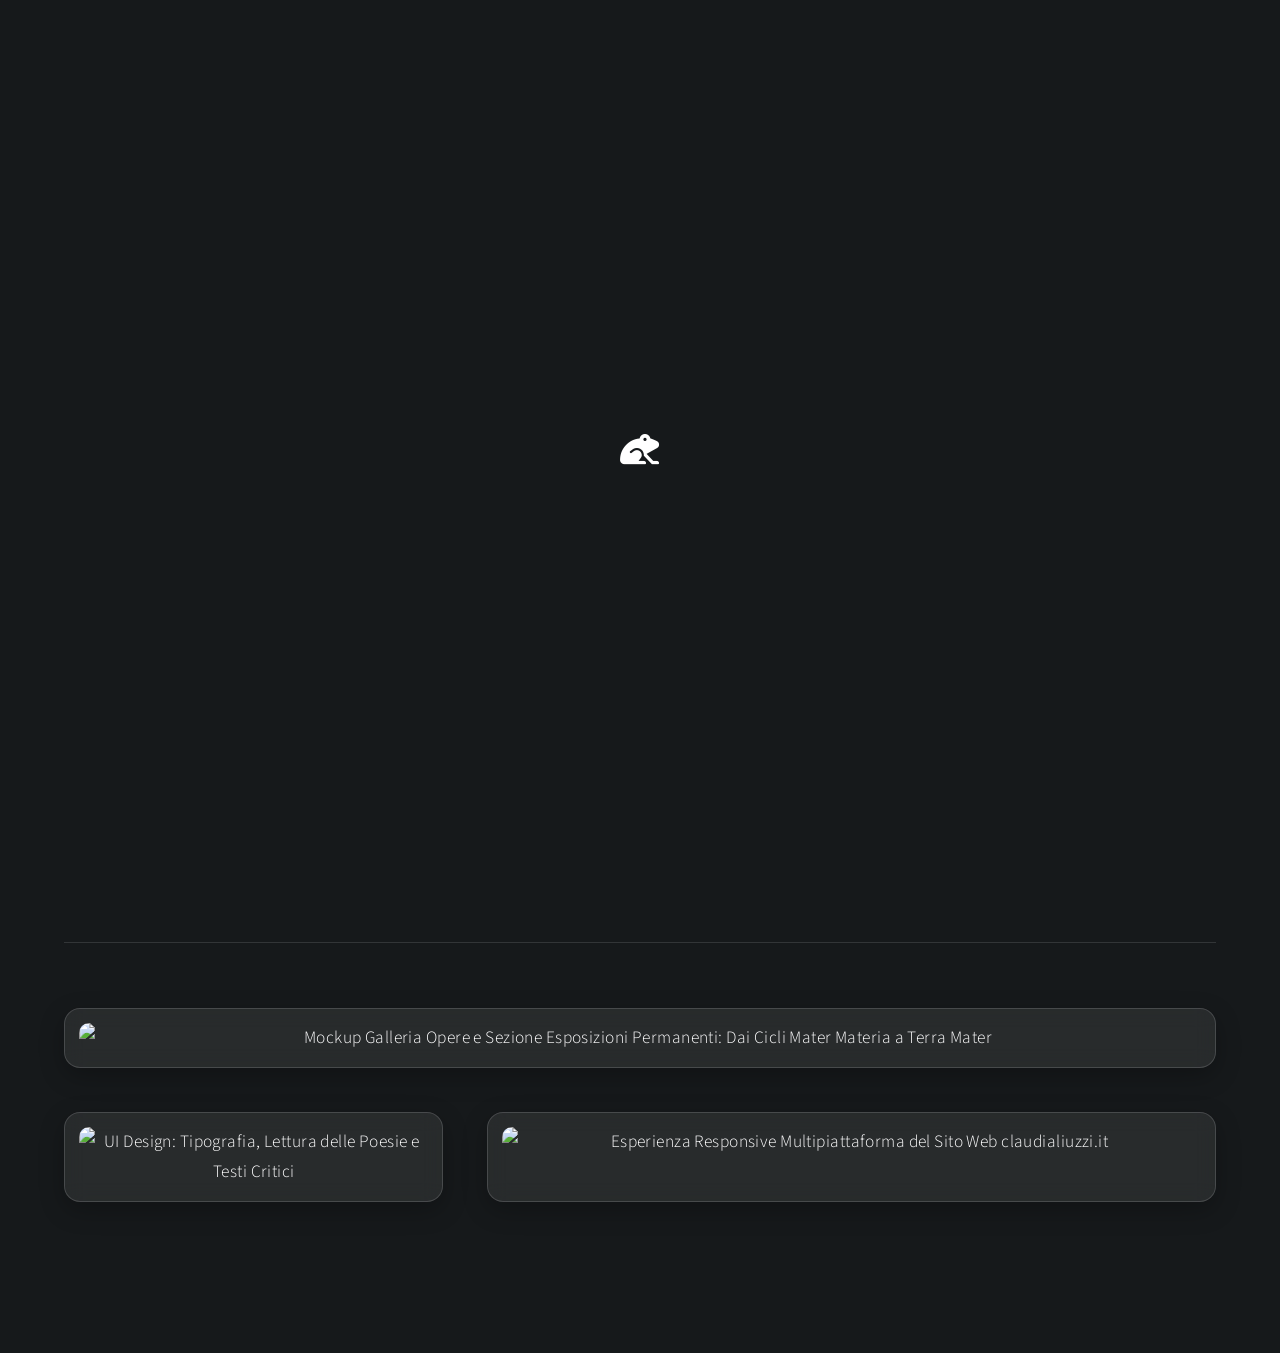
==== projects/projectclaudialiuzzi.html @ a82ef4a1 "claudia" ====
<!DOCTYPE HTML>
<html lang="it">
    <head>
        <title>Claudia Liuzzi — Web Design &amp; Digital Portfolio | Daniele Maiellaro</title>
        <meta charset="utf-8" />
        <meta name="viewport" content="width=device-width, initial-scale=1, user-scalable=no" />
        <link rel="stylesheet" href="../assets/css/main.css" />
        <link rel="stylesheet" href="../assets/css/project.css" />
        <noscript><link rel="stylesheet" href="../assets/css/noscript.css" /></noscript>
    </head>
    <body class="is-preload">

        <!-- Header Navigazione -->
        <header id="header">
            <h1><a href="../index.html">Daniele Maiellaro</a></h1>
        </header>

        <!-- Main Container Progetto -->
        <main id="project-detail" class="main style3 dark">
            <div class="content">

                <!-- Intestazione Progetto -->
                <header class="project-header">
                    <span class="project-category">Web Design &amp; Digital Identity — 2023</span>
                    <h2>CLAUDIA LIUZZI</h2>
                    <p class="project-lead">
                        Progettazione e sviluppo del sito web ufficiale per Claudia Liuzzi — pittrice, attrice e poetessa pugliese. Un'architettura digitale essenziale e raffinata, pensata per valorizzare la matericità delle sue tele create con sabbie e terre dal mondo, intrecciando armonicamente percorso biografico, testi critici, versi poetici e catalogo delle esposizioni in un'esperienza visiva fluida e contemplativa.
                    </p>
                </header>

                <!-- Hero Image Principale -->
                <div class="project-hero">
                    <img src="../images/projects/claudialiuzzi/hero.jpg" alt="Claudia Liuzzi — Showcase del Sito Web e Panoramica Portfolio" />
                </div>

                <!-- Composizione Asimmetrica della Galleria -->
                <section class="project-gallery-asymmetric">

                    <!-- Rigo 1: Asimmetria 2/3 (Grande) + 1/3 (Stretto) -->
                    <div class="gallery-row row-2-1">
                        <div class="gallery-item item-main">
                            <img src="../images/projects/claudialiuzzi/detail-01.jpg" alt="Layout Desktop della Homepage: Tipografia Editoriale e Focus sulle Opere" />
                        </div>
                        <div class="gallery-item item-side">
                            <img src="../images/projects/claudialiuzzi/detail-02.jpg" alt="Dettaglio Mobile: Navigazione Menu Minimal e Sezione Biografica" />
                        </div>
                    </div>

                    <!-- Breakpoint Testuale / Insight del Progetto -->
                    <div class="project-insight">
                        <p>«La poesia è fonte di nutrimento spirituale e i segni di essa sono depositati nei lavori pittorici quale legame indissolubile tra ineffabilità e materia.»</p>
                    </div>

                    <!-- Rigo 2: Full Width Impact -->
                    <div class="gallery-row row-full">
                        <div class="gallery-item">
                            <img src="../images/projects/claudialiuzzi/detail-03.jpg" alt="Mockup Galleria Opere e Sezione Esposizioni Permanenti: Dai Cicli Mater Materia a Terra Mater" />
                        </div>
                    </div>

                    <!-- Rigo 3: Asimmetria Invertita 1/3 + 2/3 -->
                    <div class="gallery-row row-1-2">
                        <div class="gallery-item item-side">
                            <img src="../images/projects/claudialiuzzi/detail-04.jpg" alt="UI Design: Tipografia, Lettura delle Poesie e Testi Critici" />
                        </div>
                        <div class="gallery-item item-main">
                            <img src="../images/projects/claudialiuzzi/detail-05.jpg" alt="Esperienza Responsive Multipiattaforma del Sito Web claudialiuzzi.it" />
                        </div>
                    </div>

                </section>

                <!-- Navigazione Tra i Progetti -->
                <footer class="project-footer-nav">
                    <a href="projectlaquercia.html" class="btn-circle prev" title="Progetto Preced
---- assets/css/project.css ----
/* ==========================================================================
   PAGE SINGLE PROJECT — LAYOUT FOCUS DINAMICO & FROSTED GLASS
   ========================================================================== */

/* Spaziatura e struttura della pagina */
#project-detail {
    background-color: #16191b;
    padding-top: 5em;
    padding-bottom: 5em;
}

#project-detail .content {
    max-width: 1200px;
    margin: 0 auto;
    width: 90%;
}

/* Intestazione del progetto */
.project-header {
    text-align: center;
    max-width: 800px;
    margin: 0 auto 3em auto;
}

.project-category {
    display: inline-block;
    font-size: 0.85em;
    font-weight: 600;
    text-transform: uppercase;
    letter-spacing: 0.15em;
    color: rgba(255, 255, 255, 0.6);
    margin-bottom: 0.6em;
}

.project-header h2 {
    font-size: 3em !important;
    font-weight: 300 !important;
    color: #ffffff !important;
    margin-bottom: 0.4em !important;
    text-shadow: 0 2px 8px rgba(0, 0, 0, 0.5) !important;
}

.project-lead {
    font-size: 1.25em !important;
    line-height: 1.6em !important;
    color: rgba(255, 255, 255, 0.85) !important;
    margin: 0 auto;
}

/* Hero Box e Immagine Principale */
.project-hero,
.project-hero-box {
    background: rgba(255, 255, 255, 0.08) !important;
    backdrop-filter: blur(12px) !important;
    -webkit-backdrop-filter: blur(12px) !important;
    border: 1px solid rgba(255, 255, 255, 0.18) !important;
    border-radius: 16px !important;
    padding: 0.8em !important;
    margin-bottom: 2.5em !important;
    box-shadow: 0 8px 32px rgba(0, 0, 0, 0.35) !important;
    overflow: hidden;
}

.project-hero img,
.project-hero-img {
    width: 100%;
    height: auto;
    display: block;
    border-radius: 10px;
    object-fit: cover;
}

/* Scheda Info Dettagli Progetto (3 colonne) */
.project-info-grid {
    display: grid;
    grid-template-columns: repeat(3, 1fr);
    gap: 1.5em;
    background: rgba(255, 255, 255, 0.08) !important;
    backdrop-filter: blur(12px) !important;
    -webkit-backdrop-filter: blur(12px) !important;
    border: 1px solid rgba(255, 255, 255, 0.18) !important;
    border-radius: 16px !important;
    padding: 2em !important;
    margin-bottom: 3em !important;
}

.info-item h3 {
    font-size: 0.85em !important;
    text-transform: uppercase;
    letter-spacing: 0.12em;
    color: rgba(255, 255, 255, 0.5) !important;
    margin-bottom: 0.4em !important;
}

.info-item p {
    font-size: 1.05em !important;
    font-weight: 400 !important;
    color: #ffffff !important;
    margin: 0 !important;
}

/* ==========================================================================
   GRIGLIA ASIMMETRICA (FOCUS DINAMICO / FLEX & GRID)
   ========================================================================== */

/* Struttura Flex a Righe Asimmetriche */
.project-gallery-asymmetric {
    display: flex;
    flex-direction: column;
    gap: 2.5em;
    margin-bottom: 3.5em;
}

.gallery-row {
    display: flex;
    gap: 2.5em;
    width: 100%;
}

.row-2-1 .item-main { flex: 2; }
.row-2-1 .item-side { flex: 1; }

.row-full .gallery-item { flex: 1; }

.row-1-2 .item-side { flex: 1; }
.row-1-2 .item-main { flex: 2; }

/* Griglia Asimmetrica CSS Grid a 12 Colonne (Versione Classica) */
.project-gallery-grid {
    display: grid;
    grid-template-columns: repeat(12, 1fr);
    gap: 1.5em;
    margin-bottom: 3em;
}

/* Base comune per le card della galleria in Frosted Glass */
.gallery-item {
    background: rgba(255, 255, 255, 0.08) !important;
    backdrop-filter: blur(10px) !important;
    -webkit-backdrop-filter: blur(10px) !important;
    border: 1px solid rgba(255, 255, 255, 0.15) !important;
    border-radius: 16px !important;
    padding: 0.8em !important;
    display: flex;
    flex-direction: column;
    justify-content: space-between;
    box-shadow: 0 8px 24px rgba(0, 0, 0, 0.25) !important;
    transition: transform 0.3s ease, background 0.3s ease, border-color 0.3s ease;
}

.gallery-item:hover {
    transform: translateY(-4px);
    background: rgba(255, 255, 255, 0.14) !important;
    border-color: rgba(255, 255, 255, 0.3) !important;
}

.gallery-item img {
    width: 100%;
    height: 100%;
    object-fit: cover;
    border-radius: 10px;
    display: block;
}

.gallery-item .caption {
    font-size: 0.85em;
    color: rgba(255, 255, 255, 0.75);
    margin-top: 0.8em;
    padding: 0 0.4em 0.2em 0.4em;
}

/* Dimensioni Asimmetriche della Griglia (Grid System) */
.item-large {
    grid-column: span 8; /* 2/3 della larghezza */
}

.item-tall {
    grid-column: span 4; /* 1/3 della larghezza */
}

.item-medium {
    grid-column: span 6; /* 1/2 della larghezza */
}

/* Citazione / Breakpoint Testuale Discreto */
.project-insight {
    text-align: center;
    padding: 2.5em 1em;
    font-style: italic;
    font-size: 1.25em;
    line-height: 1.6;
    color: rgba(255, 255, 255, 0.85);
    border-top: 1px solid rgba(255, 255, 255, 0.12);
    border-bottom: 1px solid rgba(255, 255, 255, 0.12);
    margin: 1em 0;
}

/* Navigazione Footer del Progetto */
.project-footer-nav {
    display: flex;
    justify-content: space-between;
    align-items: center;
    margin-top: 4em;
    padding-top: 2em;
    border-top: none;
}

/* ==========================================================================
   Navigazione Progetti Circolare (Stile Big Picture)
   ========================================================================== */

.project-footer-nav {
    display: flex;
    justify-content: space-between;
    align-items: center;
    max-width: 900px;
    margin: 4rem auto 2rem auto;
    padding: 0 1.5rem;
}

/* Base del pulsante circolare */
.btn-circle {
    display: inline-flex;
    align-items: center;
    justify-content: center;
    width: 60px;
    height: 60px;
    border-radius: 50%;
    border: 2px solid rgba(255, 255, 255, 0.4);
    background-color: transparent;
    color: #ffffff;
    text-decoration: none;
    position: relative;
    transition: all 0.25s ease-in-out;
    cursor: pointer;
}

/* Nasconde visivamente il testo per i lettori di schermo (accessibilità) */
.btn-circle .label {
    position: absolute;
    width: 1px;
    height: 1px;
    padding: 0;
    margin: -1px;
    overflow: hidden;
    clip: rect(0, 0, 0, 0);
    white-space: nowrap;
    border: 0;
}

/* Disegno dei chevron (frecce) con bordo CSS */
.btn-circle::before {
    content: '';
    display: inline-block;
    width: 12px;
    height: 12px;
    border-top: 2.5px solid #ffffff;
    border-right: 2.5px solid #ffffff;
    transition: transform 0.2s ease-in-out;
}

/* Freccia Sinistra (Precedente) */
.btn-circle.prev::before {
    transform: rotate(-135deg);
    margin-left: 4px; /* compensa il bilanciamento visivo */
}

/* Freccia Destra (Successivo) */
.btn-circle.next::before {
    transform: rotate(45deg);
    margin-right: 4px;
}

/* Icona centrale a griglia per tornare all'index (facoltativa) */
.btn-circle.grid::before {
    width: 10px;
    height: 10px;
    border: 2.5px solid #ffffff;
    transform: none;
    margin: 0;
}

/* Effetto Hover (ispirato al tema originale) */
.btn-circle:hover {
    border-color: #ffffff;
    background-color: rgba(255, 255, 255, 0.12);
    transform: translateY(-2px);
    box-shadow: 0 4px 15px rgba(0, 0, 0, 0.25);
}

.btn-circle.prev:hover::before {
    transform: rotate(-135deg) translate(2px, -2px);
}

.btn-circle.next:hover::before {
    transform: rotate(45deg) translate(2px, -2px);
}

.btn-circle:active {
    transform: translateY(0);
}

/* ==========================================================================
   RESPONSIVE MOBILE BREAKPOINTS
   ========================================================================== */

@media screen and (max-width: 980px) {
    .gallery-row {
        flex-direction: column;
        gap: 1.5em;
    }

    .project-gallery-grid {
        grid-template-columns: 1fr;
    }

    .item-large,
    .item-tall,
    .item-medium {
        grid-column: span 1;
    }

    .project-info-grid {
        grid-template-columns: 1fr;
        gap: 1.2em;
    }
}

@media screen and (max-width: 736px) {
    #project-detail {
        padding-top: 3.5em;
        padding-bottom: 3.5em;
    }

    .project-header h2 {
        font-size: 2.1em !important;
    }

    .project-lead {
        font-size: 1.1em !important;
    }

    .project-footer-nav {
        flex-direction: column;
        gap: 1em;
    }

    .project-footer-nav .button {
        width: 100%;
        text-align: center;
    }
}
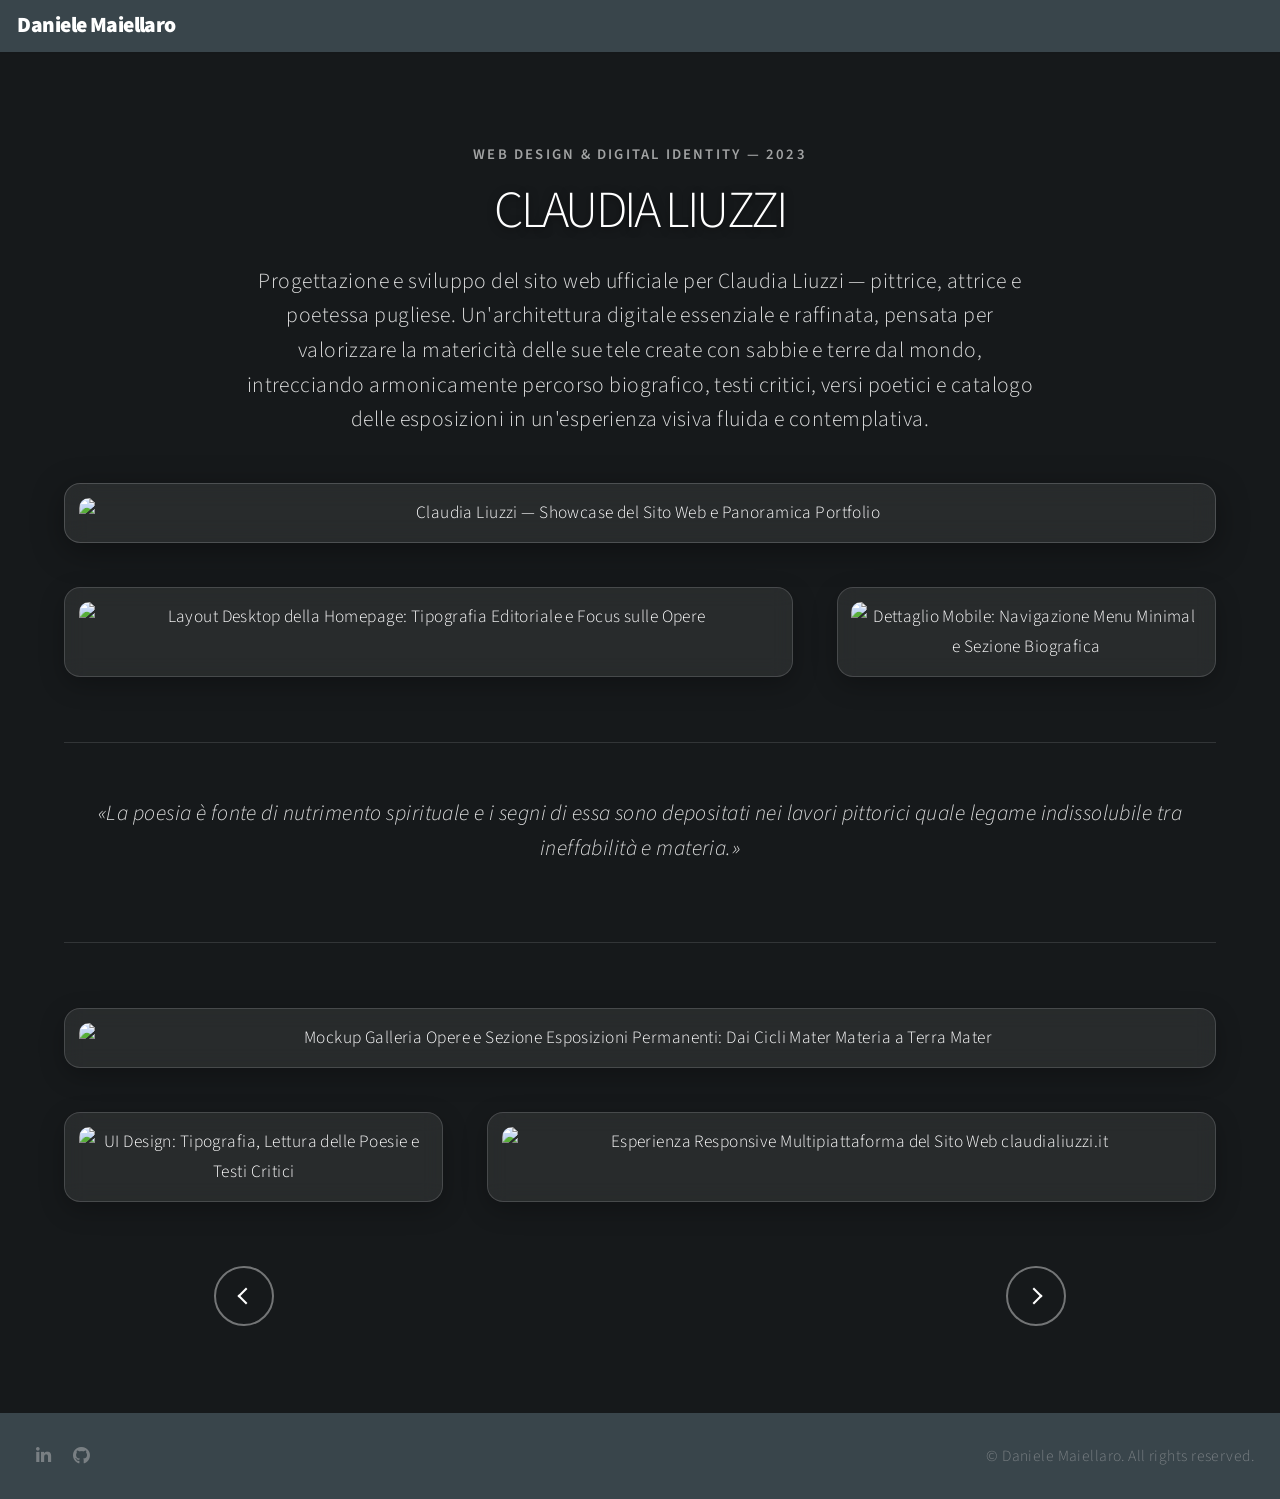
==== commit d46d2b47: "claudia" ====
--- a/projects/projectclaudialiuzzi.html
+++ b/projects/projectclaudialiuzzi.html
@@ -72,4 +72,37 @@
 
                 <!-- Navigazione Tra i Progetti -->
                 <footer class="project-footer-nav">
-                    <a href="projectlaquercia.html" class="btn-circle prev" title="Progetto Preced+                    <a href="projectlaquercia.html" class="btn-circle prev" title="Progetto Precedente">
+                        <span class="label">Precedente</span>
+                    </a>
+
+                    <a href="projectmareterre.html" class="btn-circle next" title="Progetto Successivo">
+                        <span class="label">Successivo</span>
+                    </a>
+                </footer>
+
+            </div>
+        </main>
+
+        <!-- Footer del sito -->
+        <footer id="footer">
+            <ul class="icons">
+                <li><a href="https://www.linkedin.com/in/danielemaiellaro/" target="_blank" class="icon brands fa-linkedin-in"><span class="label">LinkedIn</span></a></li>
+                <li><a href="https://github.com/vdanielem" target="_blank" class="icon brands fa-github"><span class="label">GitHub</span></a></li>
+            </ul>
+            <ul class="menu">
+                <li>&copy; Daniele Maiellaro. All rights reserved.</li>
+            </ul>
+        </footer>
+
+        <!-- Scripts -->
+        <script src="../assets/js/jquery.min.js"></script>
+        <script src="../assets/js/jquery.poptrox.min.js"></script>
+        <script src="../assets/js/jquery.scrolly.min.js"></script>
+        <script src="../assets/js/jquery.scrollex.min.js"></script>
+        <script src="../assets/js/browser.min.js"></script>
+        <script src="../assets/js/breakpoints.min.js"></script>
+        <script src="../assets/js/util.js"></script>
+        <script src="../assets/js/main.js"></script>
+    </body>
+</html>
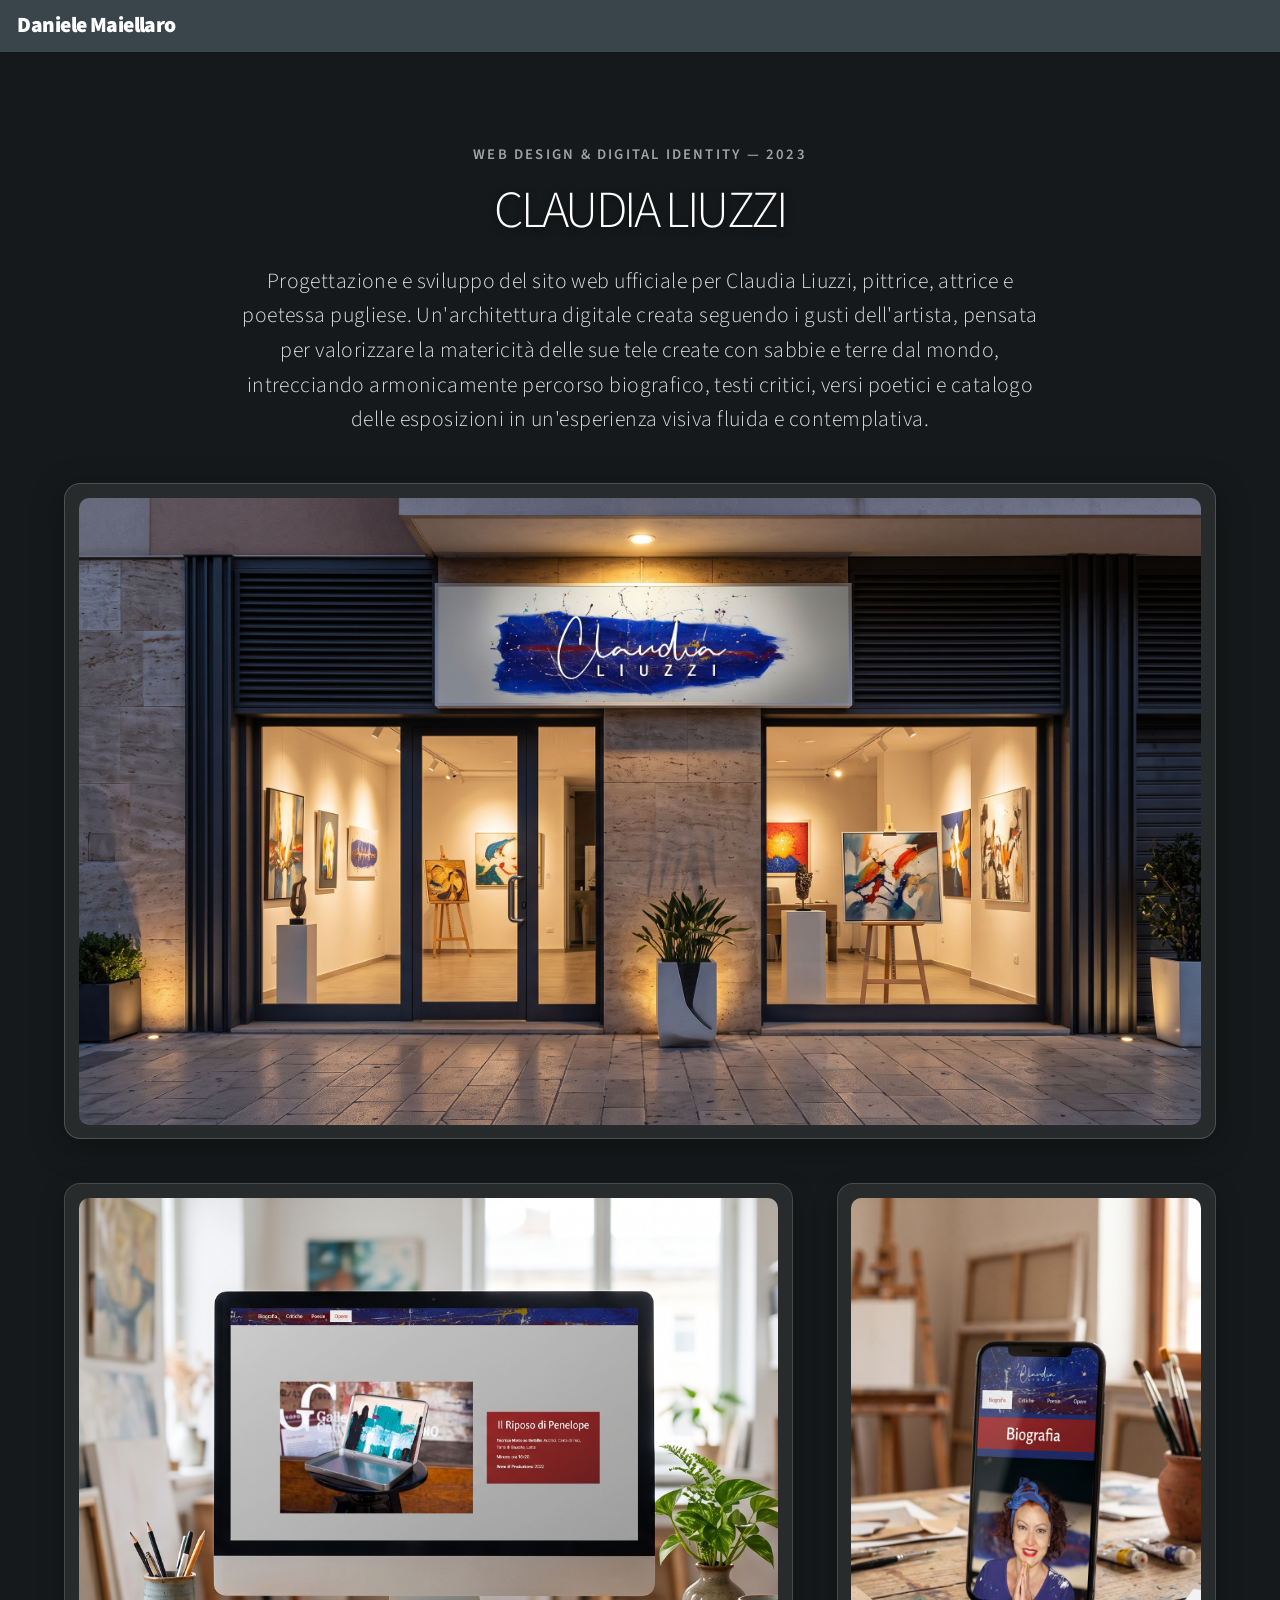
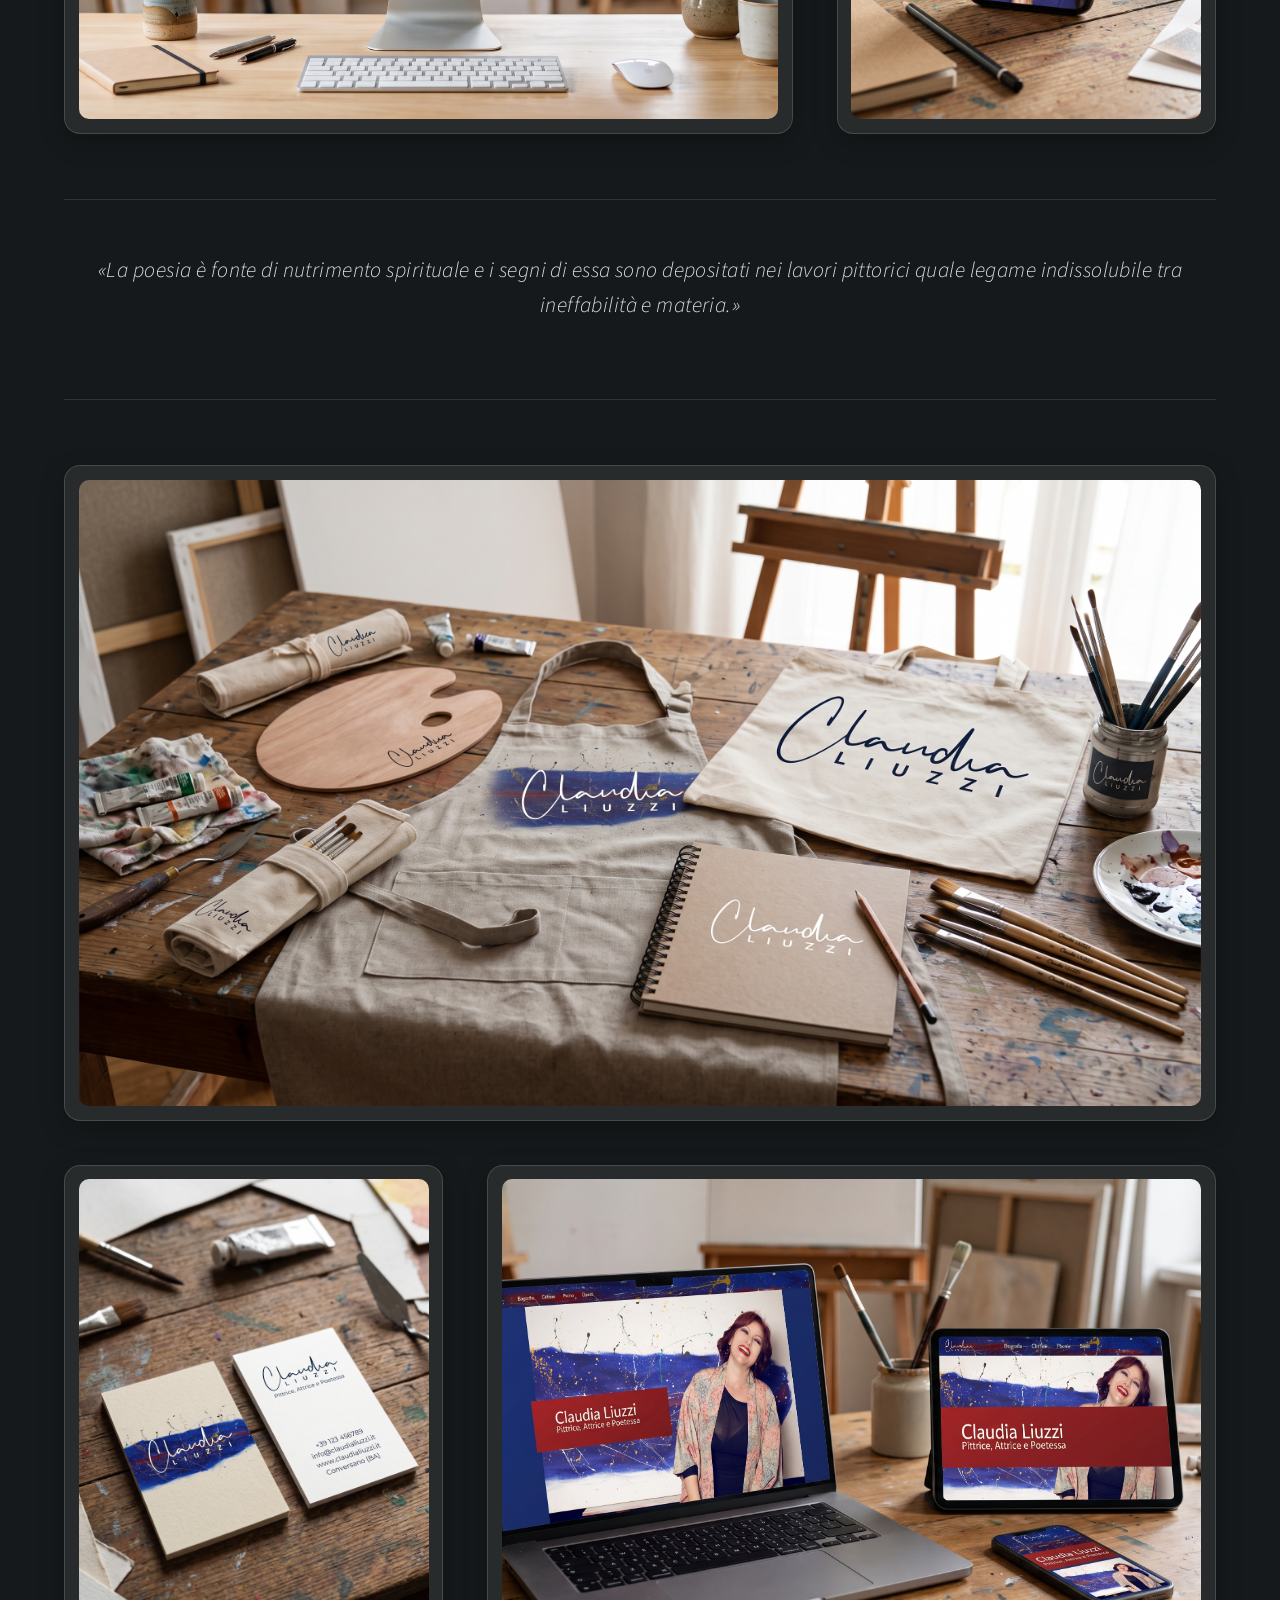
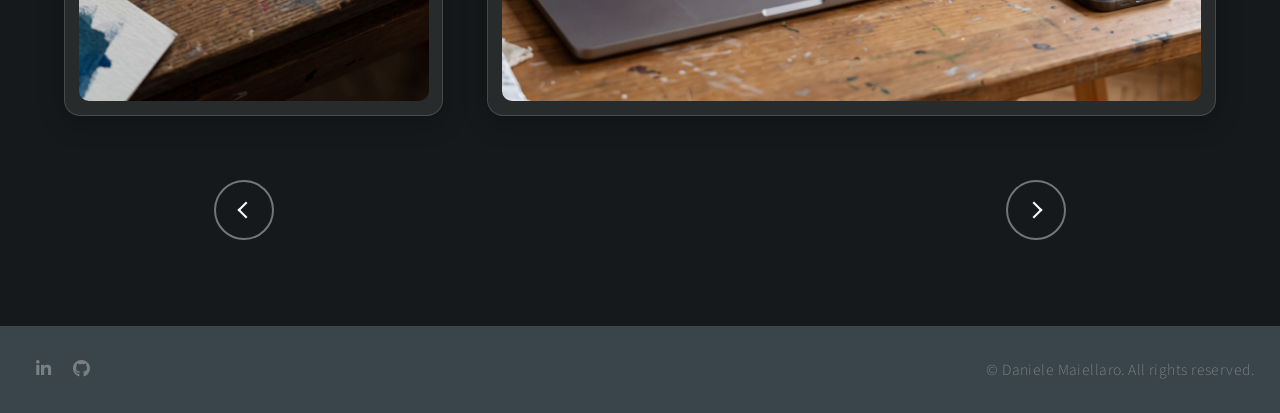
==== commit e502e649: "claudia" ====
--- a/projects/projectclaudialiuzzi.html
+++ b/projects/projectclaudialiuzzi.html
@@ -24,7 +24,7 @@
                     <span class="project-category">Web Design &amp; Digital Identity — 2023</span>
                     <h2>CLAUDIA LIUZZI</h2>
                     <p class="project-lead">
-                        Progettazione e sviluppo del sito web ufficiale per Claudia Liuzzi — pittrice, attrice e poetessa pugliese. Un'architettura digitale essenziale e raffinata, pensata per valorizzare la matericità delle sue tele create con sabbie e terre dal mondo, intrecciando armonicamente percorso biografico, testi critici, versi poetici e catalogo delle esposizioni in un'esperienza visiva fluida e contemplativa.
+                        Progettazione e sviluppo del sito web ufficiale per Claudia Liuzzi, pittrice, attrice e poetessa pugliese. Un'architettura digitale creata seguendo i gusti dell'artista, pensata per valorizzare la matericità delle sue tele create con sabbie e terre dal mondo, intrecciando armonicamente percorso biografico, testi critici, versi poetici e catalogo delle esposizioni in un'esperienza visiva fluida e contemplativa.
                     </p>
                 </header>
 
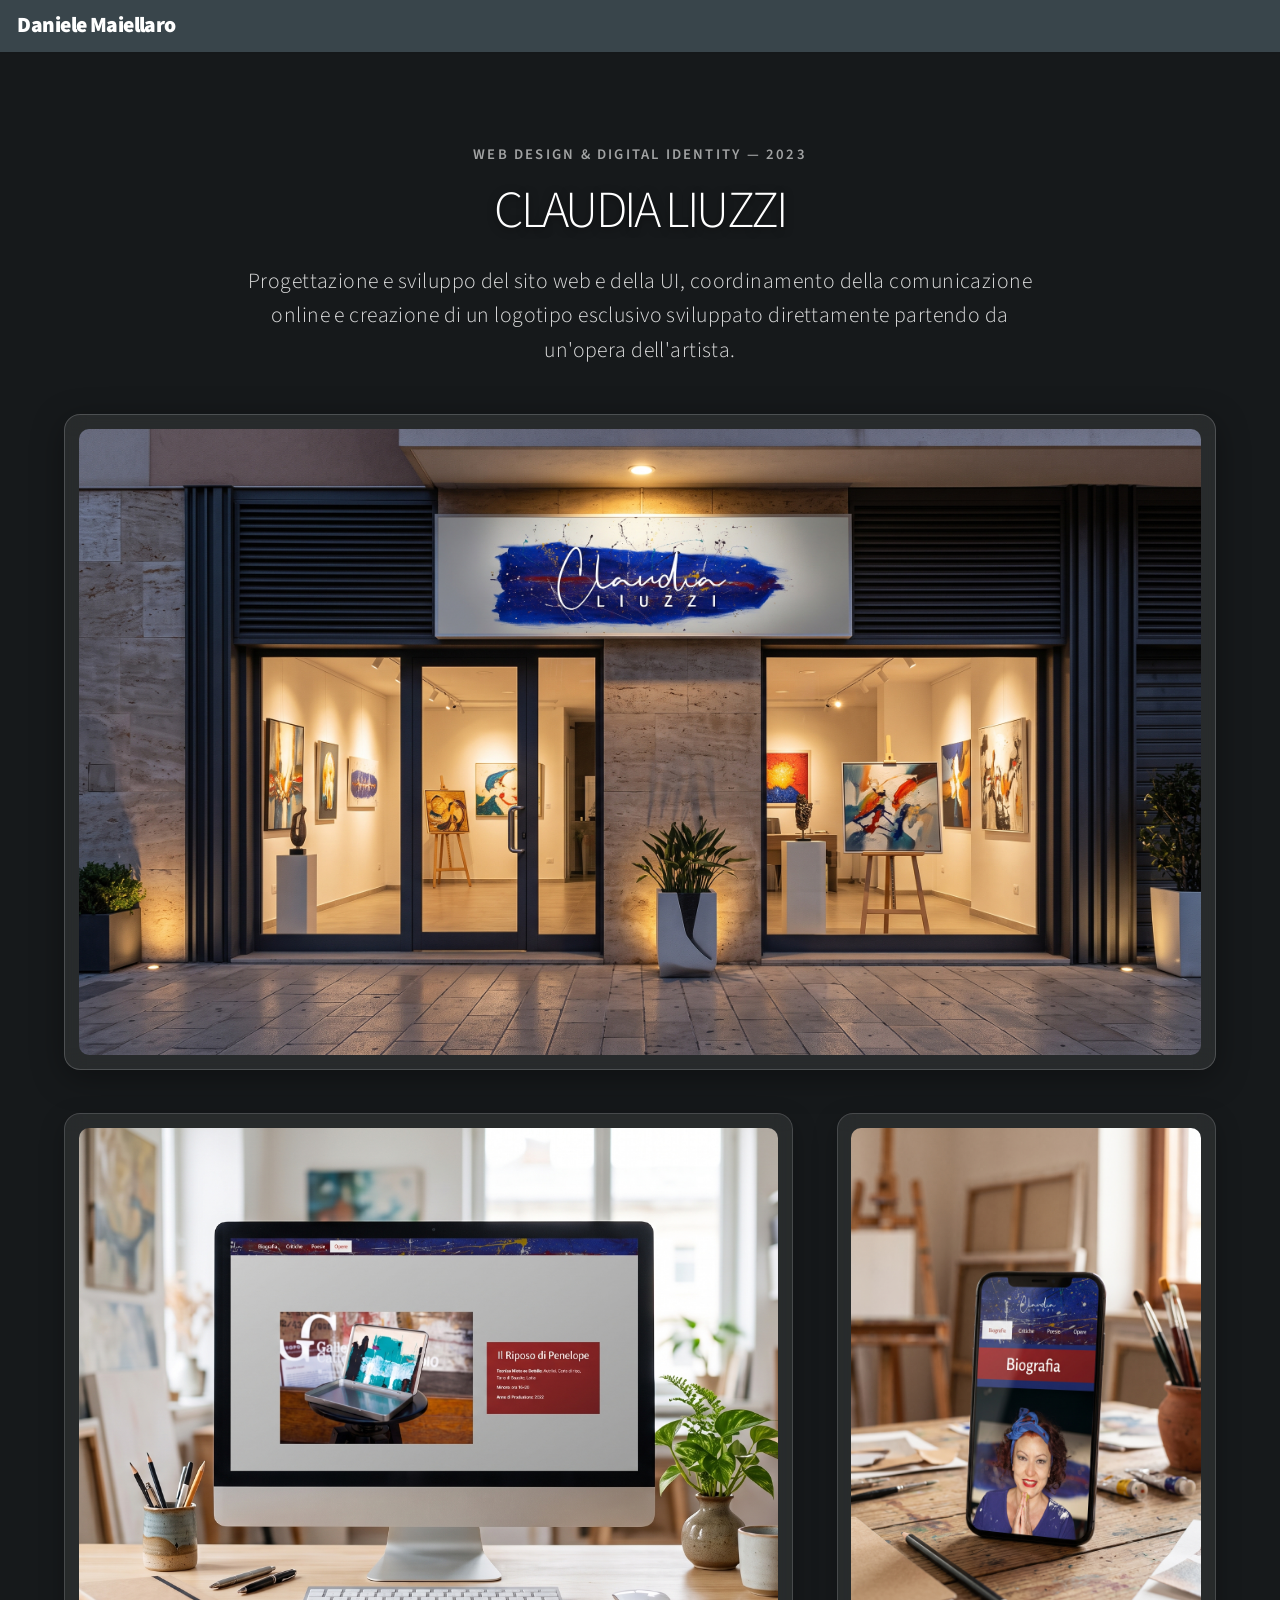
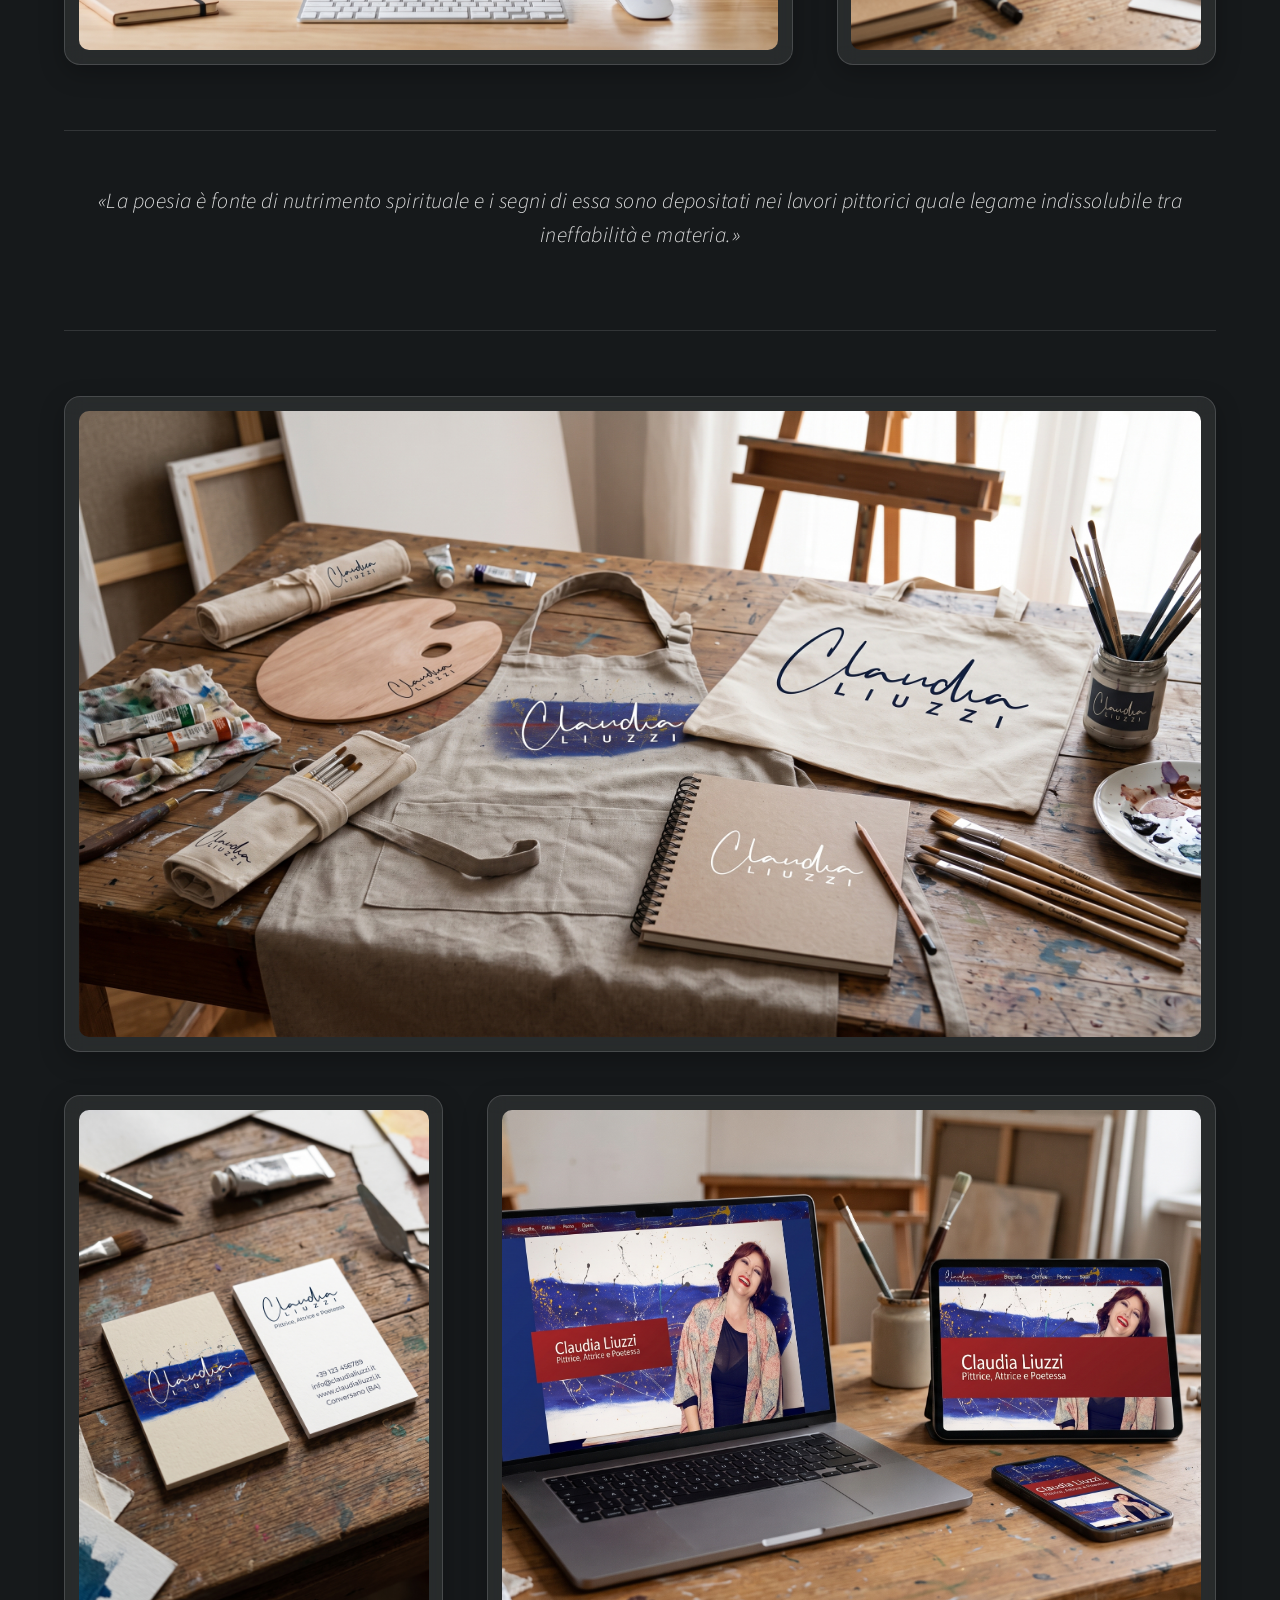
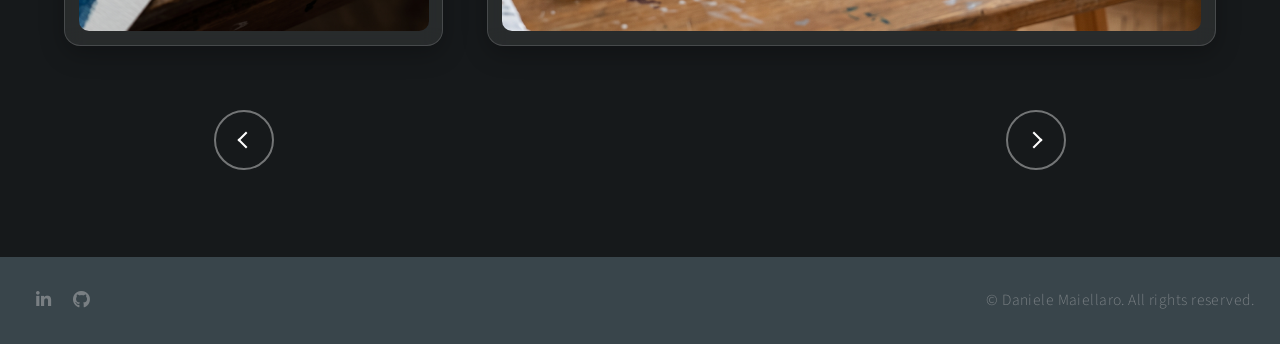
==== commit e366e28a: "claudia" ====
--- a/projects/projectclaudialiuzzi.html
+++ b/projects/projectclaudialiuzzi.html
@@ -24,7 +24,7 @@
                     <span class="project-category">Web Design &amp; Digital Identity — 2023</span>
                     <h2>CLAUDIA LIUZZI</h2>
                     <p class="project-lead">
-                        Progettazione e sviluppo del sito web ufficiale per Claudia Liuzzi, pittrice, attrice e poetessa pugliese. Un'architettura digitale creata seguendo i gusti dell'artista, pensata per valorizzare la matericità delle sue tele create con sabbie e terre dal mondo, intrecciando armonicamente percorso biografico, testi critici, versi poetici e catalogo delle esposizioni in un'esperienza visiva fluida e contemplativa.
+                        Progettazione e sviluppo del sito web e della UI, coordinamento della comunicazione online e creazione di un logotipo esclusivo sviluppato direttamente partendo da un'opera dell'artista.
                     </p>
                 </header>
 
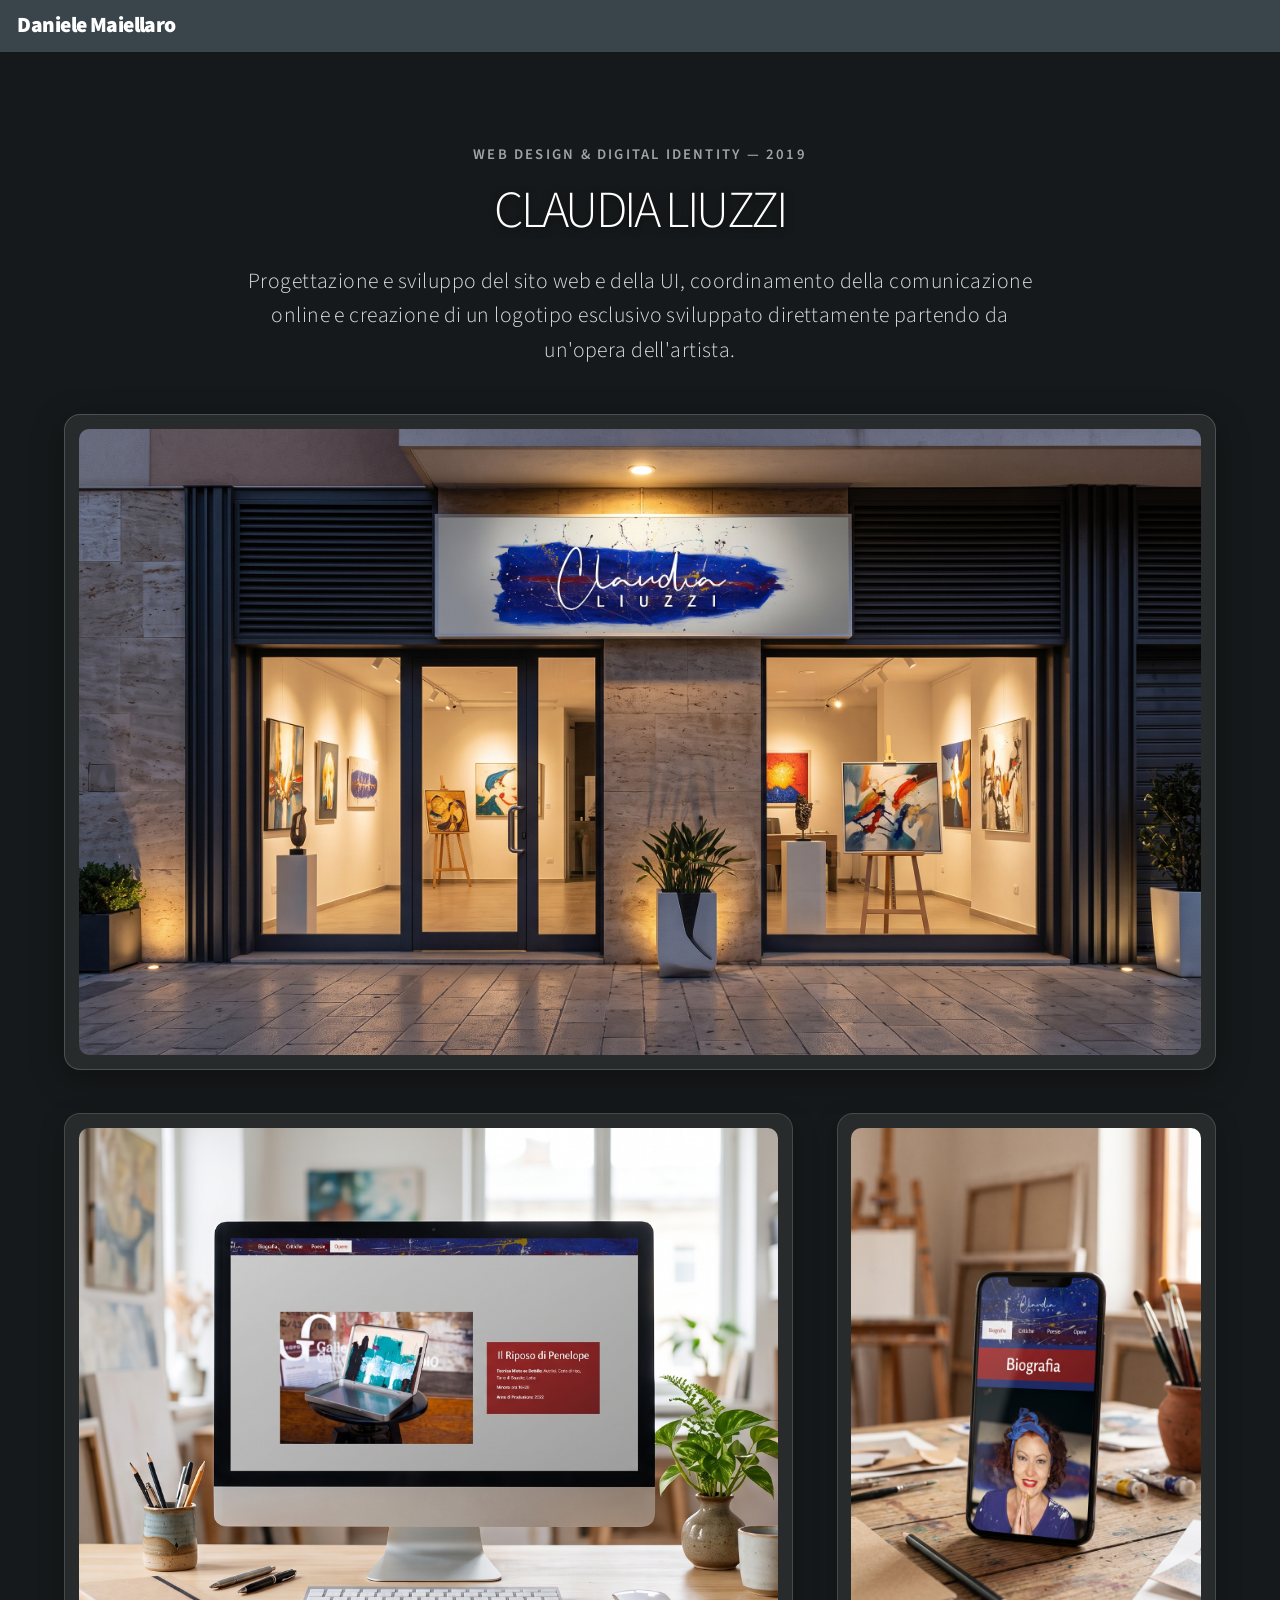
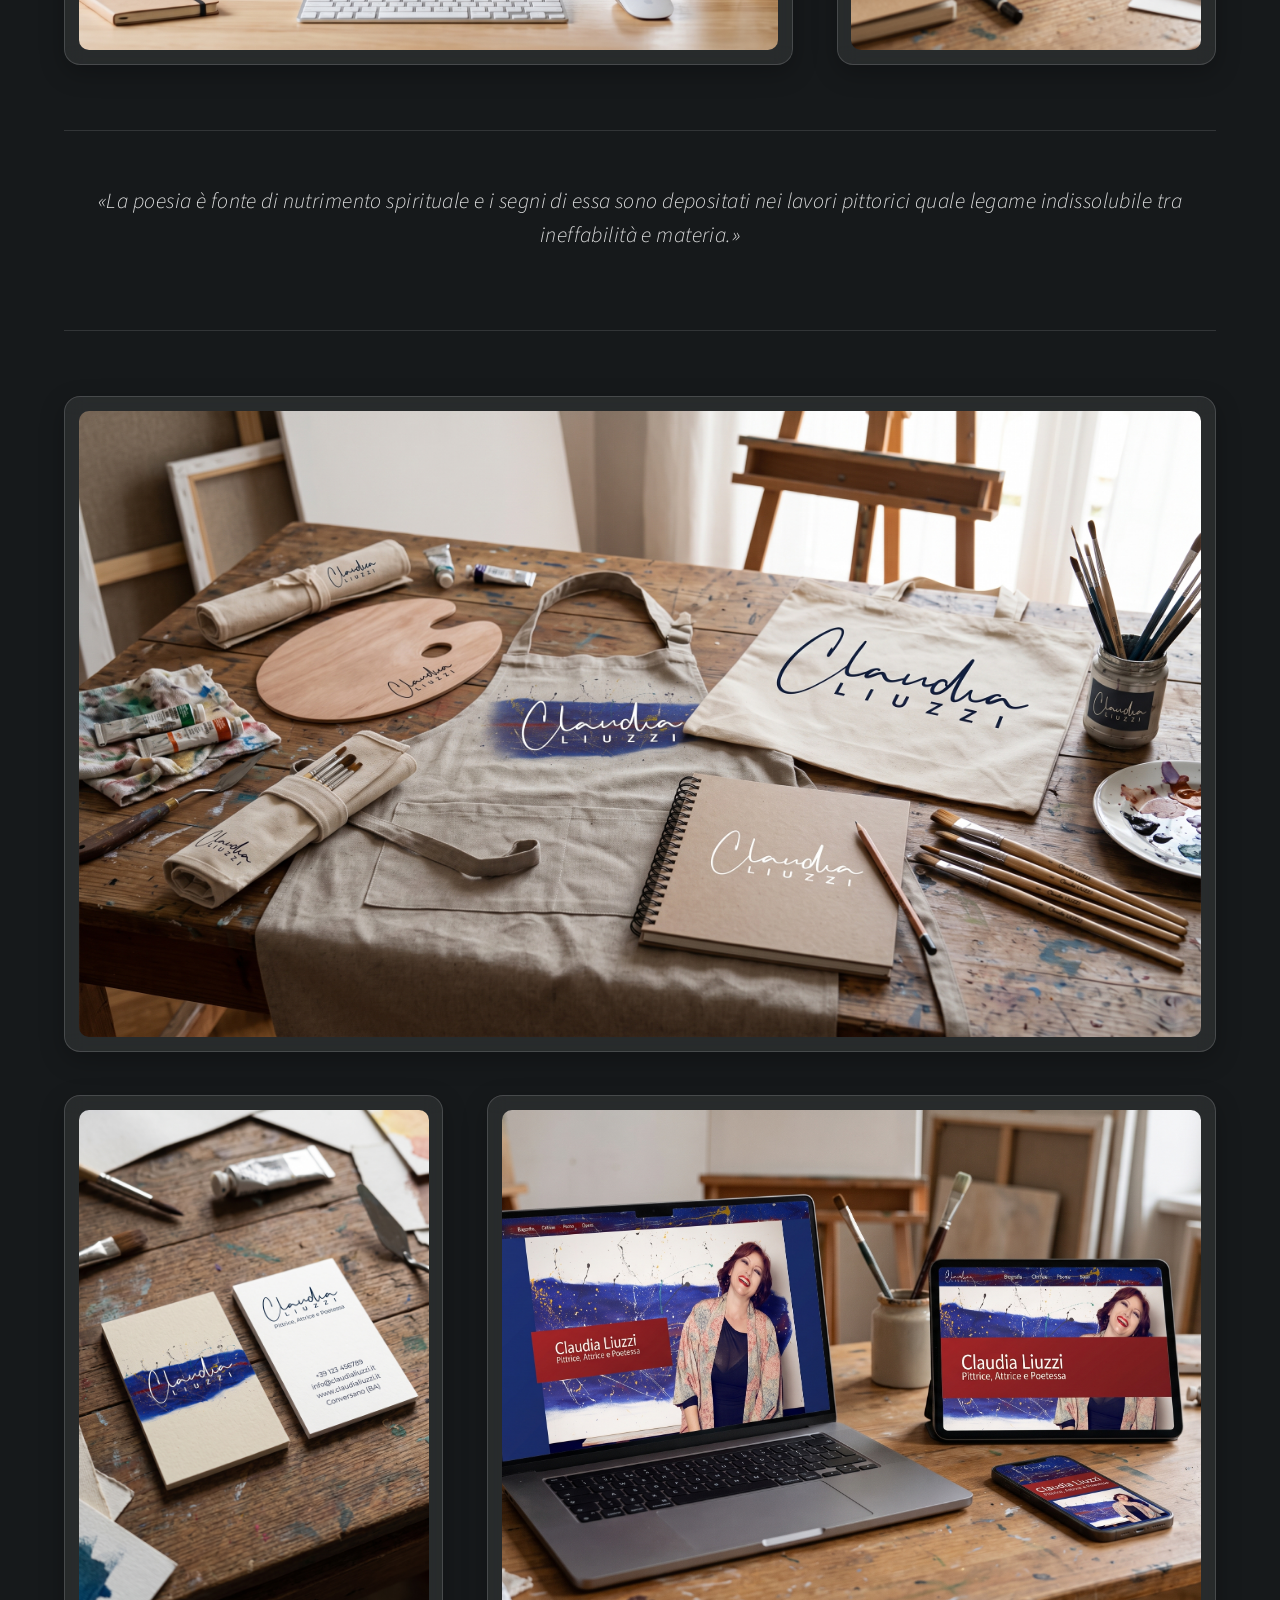
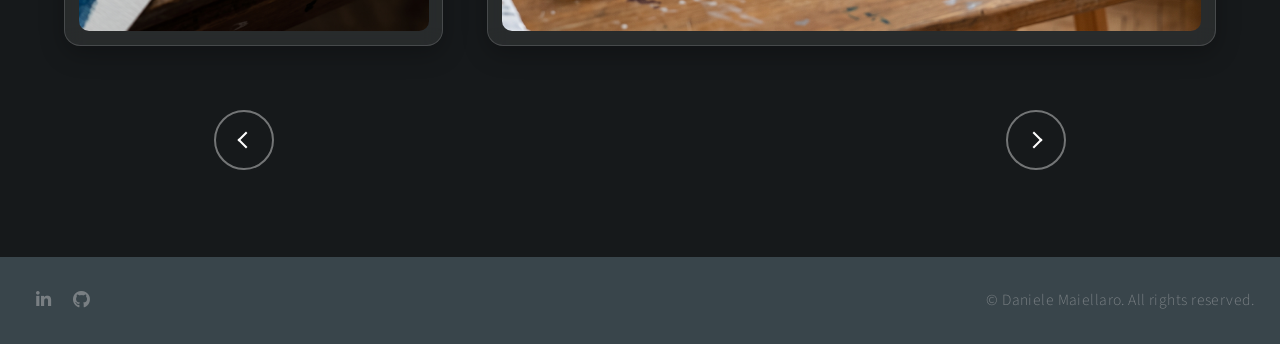
==== commit fc6fbfef: "claudia" ====
--- a/projects/projectclaudialiuzzi.html
+++ b/projects/projectclaudialiuzzi.html
@@ -21,7 +21,7 @@
 
                 <!-- Intestazione Progetto -->
                 <header class="project-header">
-                    <span class="project-category">Web Design &amp; Digital Identity — 2023</span>
+                    <span class="project-category">Web Design &amp; Digital Identity — 2019</span>
                     <h2>CLAUDIA LIUZZI</h2>
                     <p class="project-lead">
                         Progettazione e sviluppo del sito web e della UI, coordinamento della comunicazione online e creazione di un logotipo esclusivo sviluppato direttamente partendo da un'opera dell'artista.
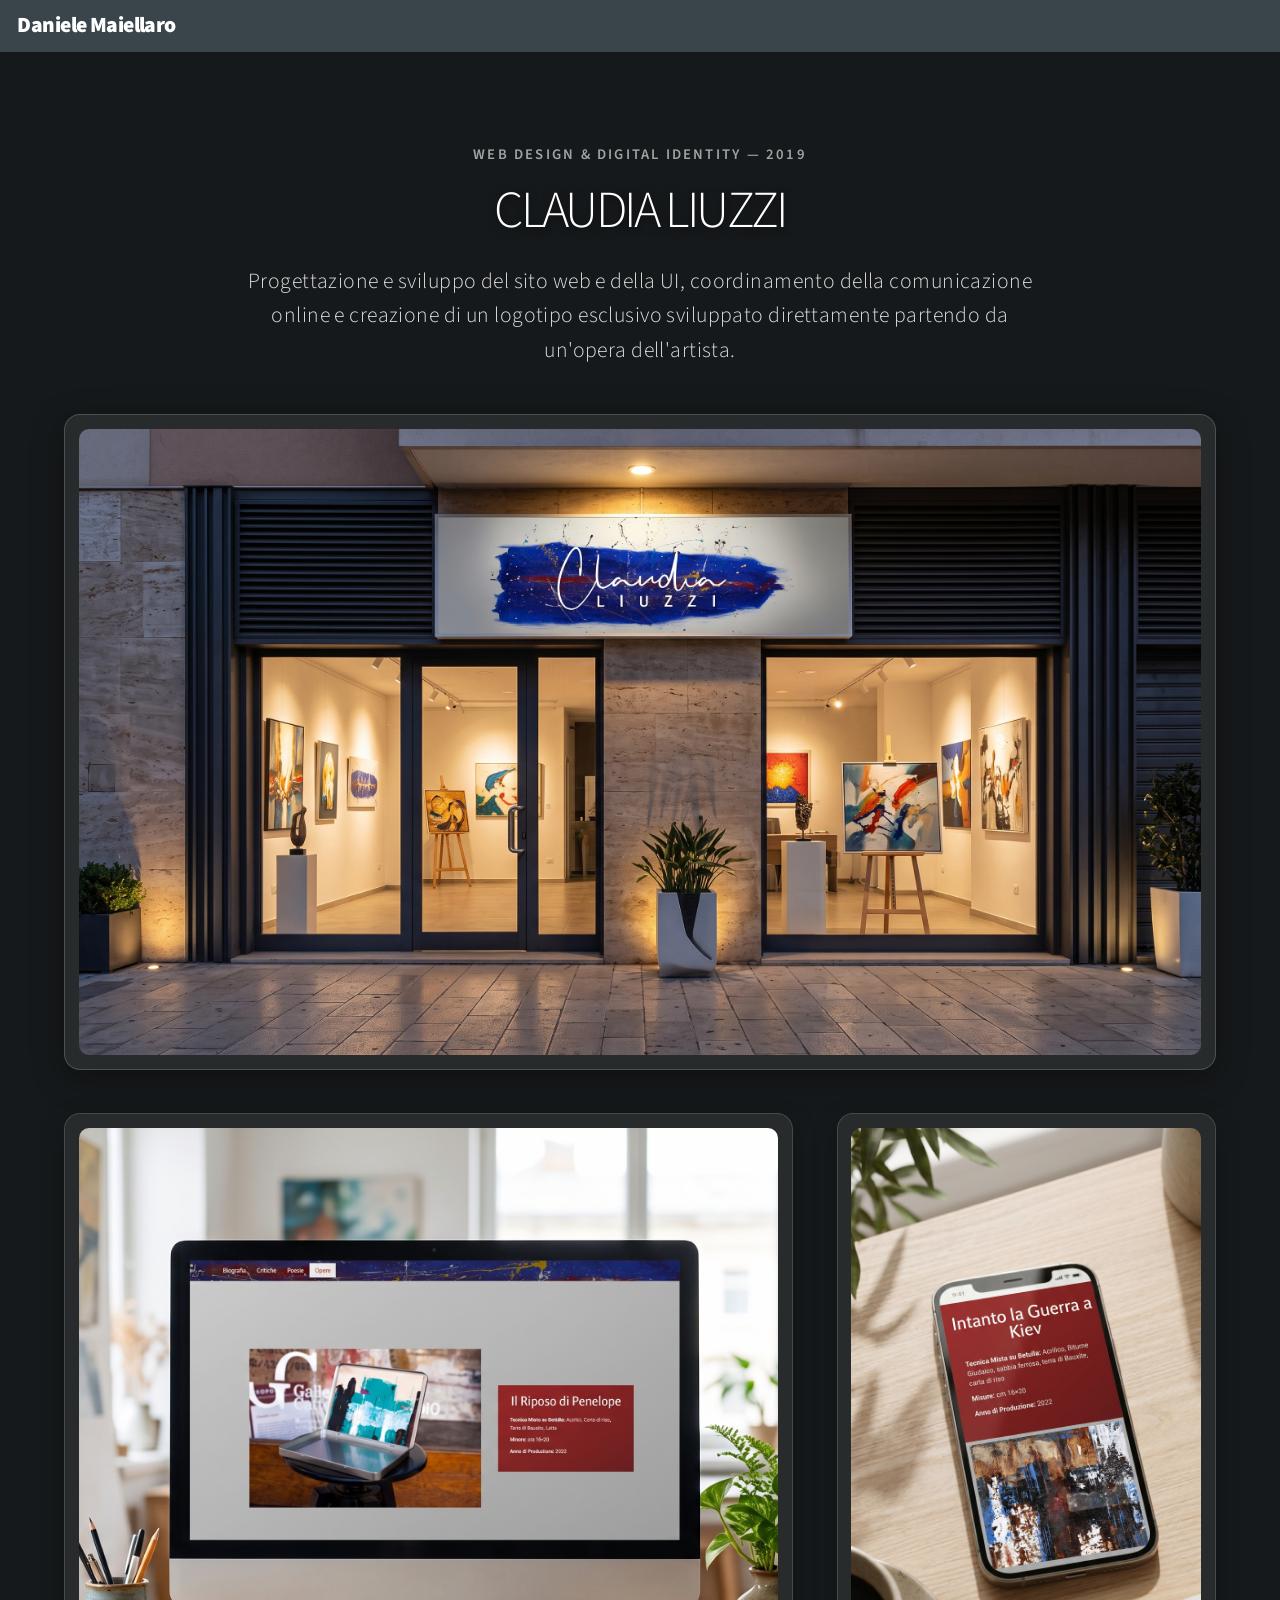
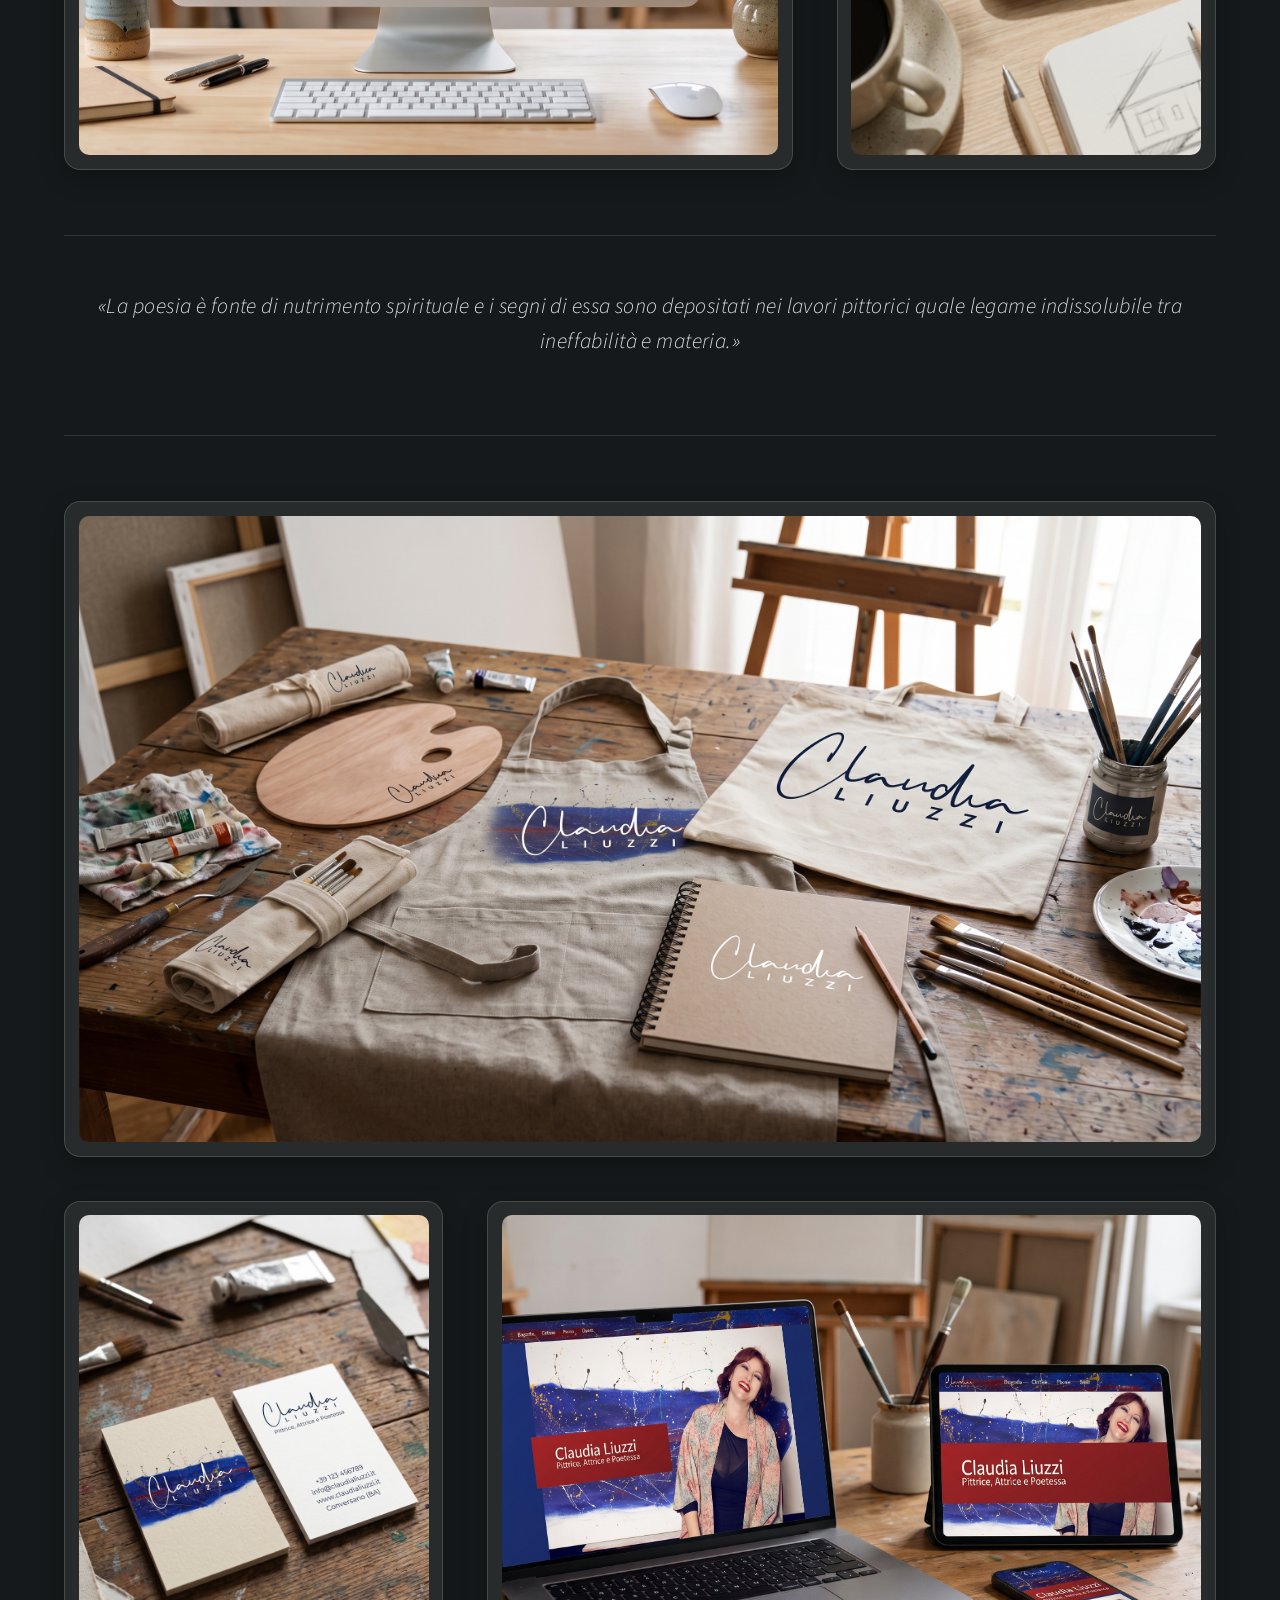
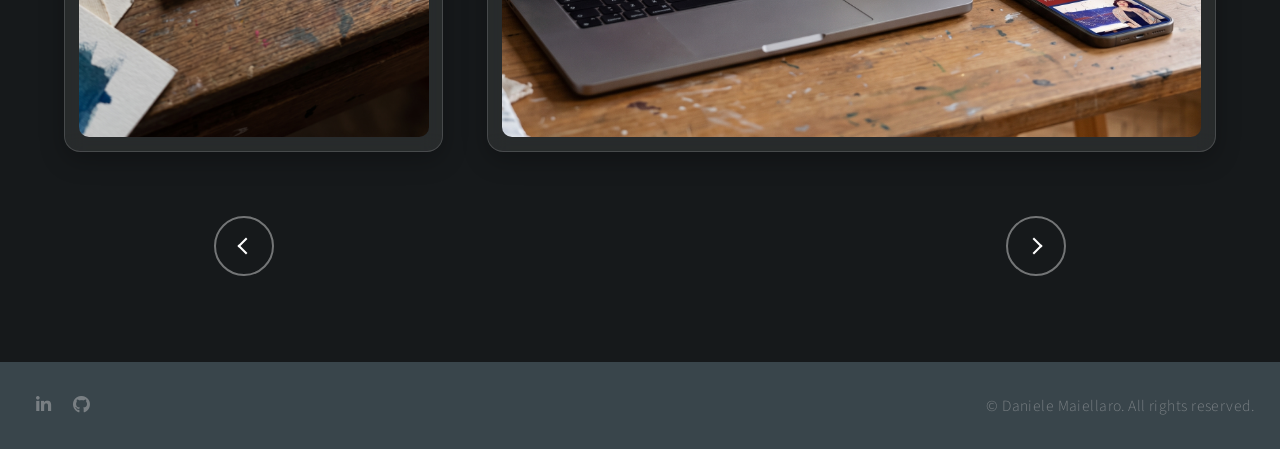
==== commit 70830368: "projectnav" ====
--- a/projects/projectclaudialiuzzi.html
+++ b/projects/projectclaudialiuzzi.html
@@ -70,16 +70,18 @@
 
                 </section>
 
-                <!-- Navigazione Tra i Progetti -->
-                <footer class="project-footer-nav">
-                    <a href="projectlaquercia.html" class="btn-circle prev" title="Progetto Precedente">
-                        <span class="label">Precedente</span>
-                    </a>
+<!-- Navigazione Tra i Progetti -->
+<footer class="project-footer-nav">
+    <!-- Progetto precedente (freccia a sinistra) -->
+    <a href="#" class="btn-circle prev" title="Progetto Precedente">
+        <span class="label">Precedente</span>
+    </a>
 
-                    <a href="projectmareterre.html" class="btn-circle next" title="Progetto Successivo">
-                        <span class="label">Successivo</span>
-                    </a>
-                </footer>
+    <!-- Progetto successivo (freccia a destra) -->
+    <a href="#" class="btn-circle next" title="Progetto Successivo">
+        <span class="label">Successivo</span>
+    </a>
+</footer>
 
             </div>
         </main>
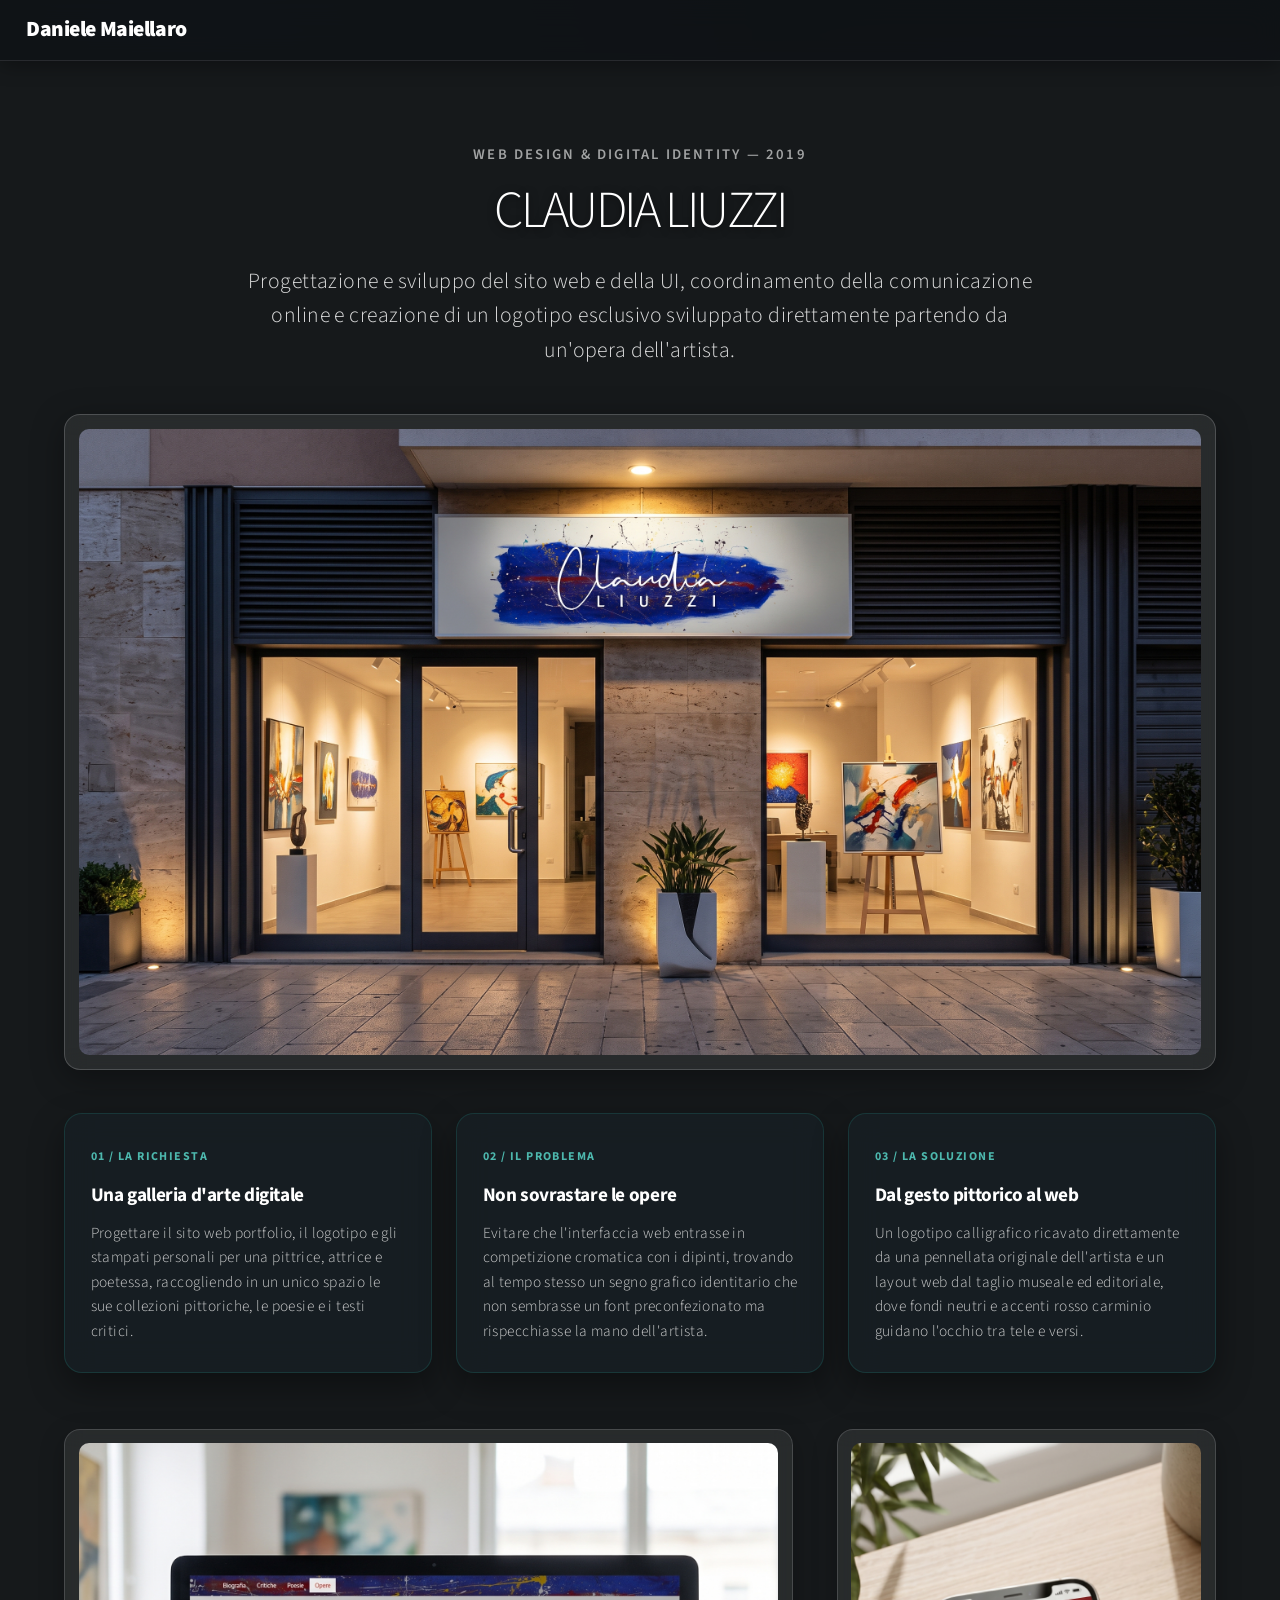
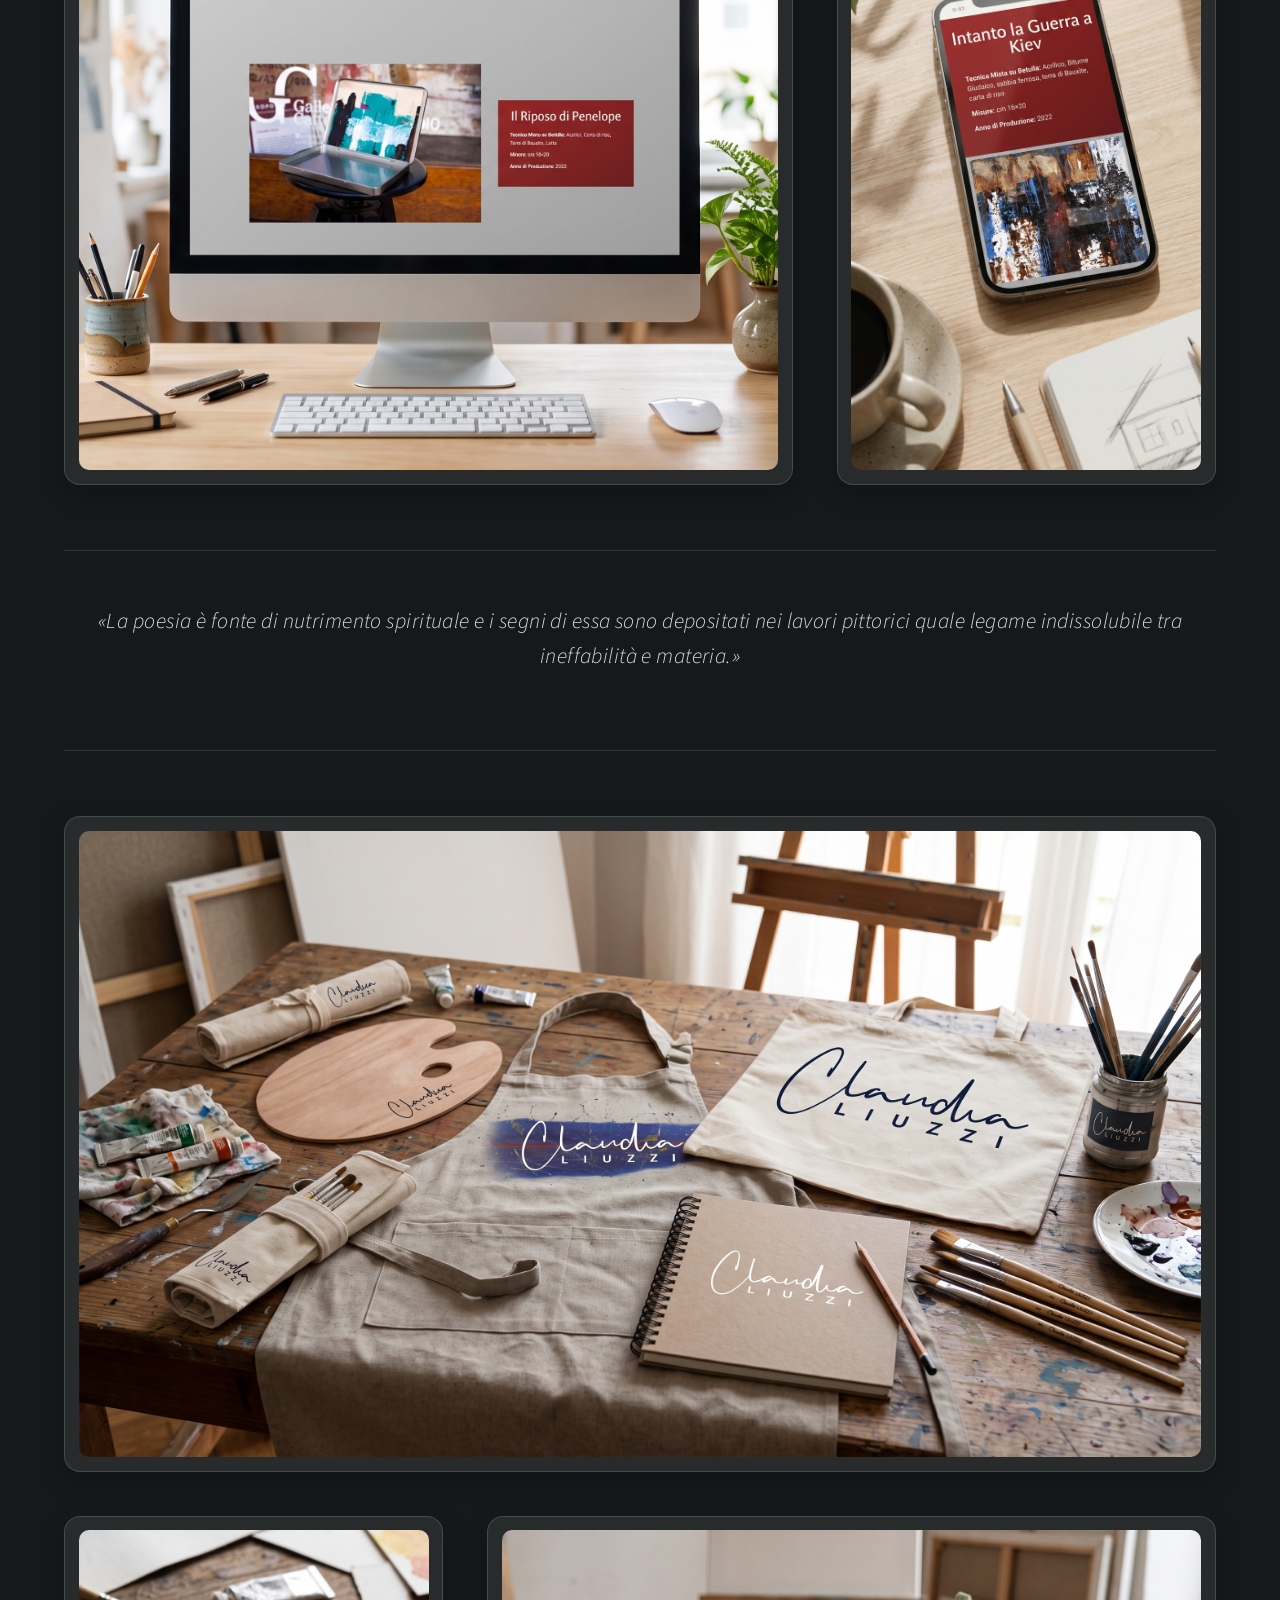
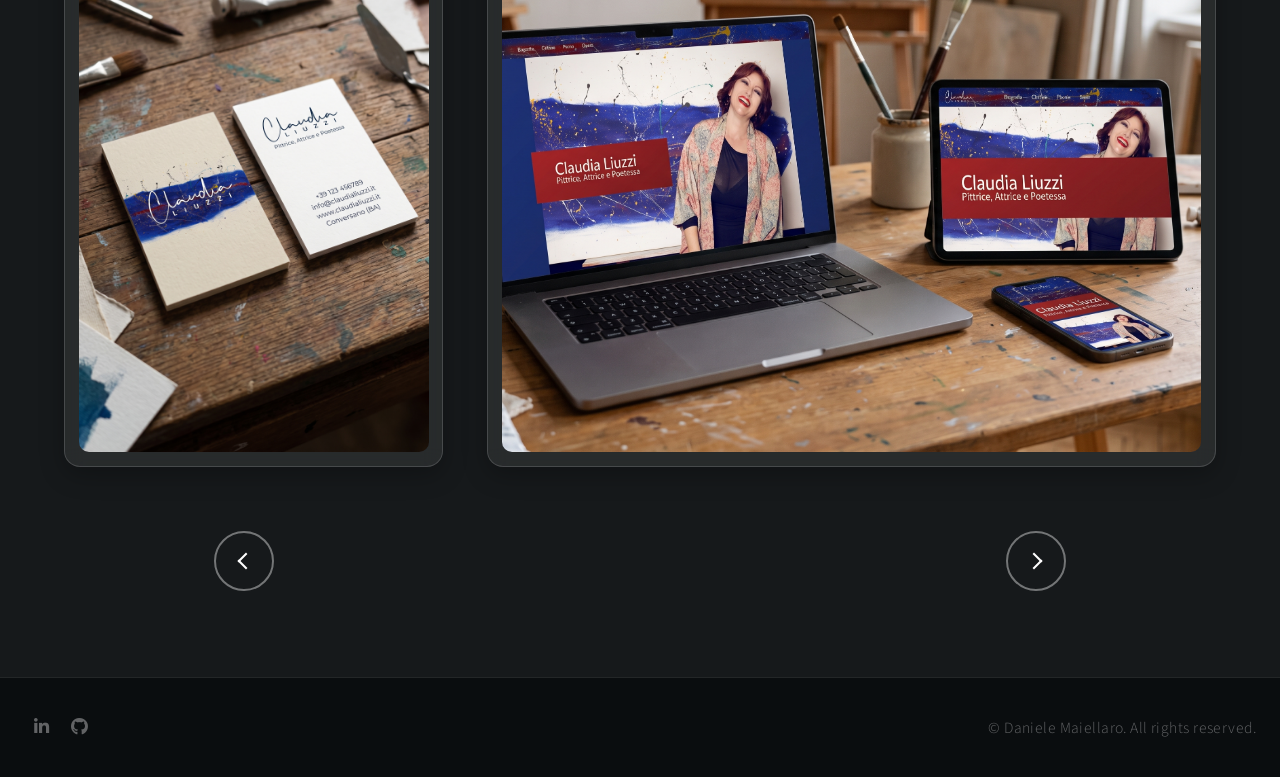
==== commit ebfca0e6: "Update projectclaudialiuzzi.html" ====
--- a/projects/projectclaudialiuzzi.html
+++ b/projects/projectclaudialiuzzi.html
@@ -32,6 +32,24 @@
                 <div class="project-hero">
                     <img src="../images/projects/claudialiuzzi/hero.jpg" alt="Claudia Liuzzi — Showcase del Sito Web e Panoramica Portfolio" />
                 </div>
+
+                <div class="project-info-grid">
+    <div class="info-item">
+        <span class="card-eyebrow">01 / La Richiesta</span>
+        <h3>Una galleria d'arte digitale</h3>
+        <p>Progettare il sito web portfolio, il logotipo e gli stampati personali per una pittrice, attrice e poetessa, raccogliendo in un unico spazio le sue collezioni pittoriche, le poesie e i testi critici.</p>
+    </div>
+    <div class="info-item">
+        <span class="card-eyebrow">02 / Il Problema</span>
+        <h3>Non sovrastare le opere</h3>
+        <p>Evitare che l'interfaccia web entrasse in competizione cromatica con i dipinti, trovando al tempo stesso un segno grafico identitario che non sembrasse un font preconfezionato ma rispecchiasse la mano dell'artista.</p>
+    </div>
+    <div class="info-item">
+        <span class="card-eyebrow">03 / La Soluzione</span>
+        <h3>Dal gesto pittorico al web</h3>
+        <p>Un logotipo calligrafico ricavato direttamente da una pennellata originale dell'artista e un layout web dal taglio museale ed editoriale, dove fondi neutri e accenti rosso carminio guidano l'occhio tra tele e versi.</p>
+    </div>
+</div>
 
                 <!-- Composizione Asimmetrica della Galleria -->
                 <section class="project-gallery-asymmetric">
@@ -106,5 +124,6 @@
         <script src="../assets/js/breakpoints.min.js"></script>
         <script src="../assets/js/util.js"></script>
         <script src="../assets/js/main.js"></script>
+        <script src="../assets/js/projectnav.js"></script>
     </body>
-</html>+</html>
--- a/assets/css/project.css
+++ b/assets/css/project.css
@@ -1,6 +1,10 @@
 /* ==========================================================================
    PAGE SINGLE PROJECT — LAYOUT FOCUS DINAMICO & FROSTED GLASS
    ========================================================================== */
+
+html {
+    scroll-snap-type: none !important;
+}
 
 /* Spaziatura e struttura della pagina */
 #project-detail {
@@ -70,32 +74,64 @@
     object-fit: cover;
 }
 
-/* Scheda Info Dettagli Progetto (3 colonne) */
+/* Griglia 3 Card Indipendenti */
 .project-info-grid {
     display: grid;
     grid-template-columns: repeat(3, 1fr);
-    gap: 1.5em;
-    background: rgba(255, 255, 255, 0.08) !important;
-    backdrop-filter: blur(12px) !important;
-    -webkit-backdrop-filter: blur(12px) !important;
-    border: 1px solid rgba(255, 255, 255, 0.18) !important;
-    border-radius: 16px !important;
-    padding: 2em !important;
-    margin-bottom: 3em !important;
-}
-
-.info-item h3 {
-    font-size: 0.85em !important;
+    gap: 1.5rem;
+    background: transparent !important;
+    backdrop-filter: none !important;
+    -webkit-backdrop-filter: none !important;
+    border: none !important;
+    padding: 0 !important;
+    margin-bottom: 3.5rem !important;
+}
+
+.info-item {
+    background: var(--bg-card-glass, rgba(24, 31, 36, 0.78));
+    backdrop-filter: blur(16px);
+    -webkit-backdrop-filter: blur(16px);
+    border: 1px solid rgba(31, 122, 115, 0.28);
+    border-radius: 18px;
+    padding: 1.75rem 1.6rem;
+    box-shadow: 0 14px 34px rgba(0, 0, 0, 0.38);
+    text-align: left;
+    display: flex;
+    flex-direction: column;
+    justify-content: flex-start;
+    transition: transform 0.3s ease, border-color 0.3s ease, box-shadow 0.3s ease;
+}
+
+.info-item:hover {
+    transform: translateY(-4px);
+    border-color: var(--accent-teal, #1F7A73);
+    box-shadow: 0 18px 40px rgba(0, 0, 0, 0.5), 0 0 20px rgba(31, 122, 115, 0.15);
+}
+
+.info-item .card-eyebrow {
+    display: inline-block;
+    font-size: 0.75rem;
+    font-weight: 700;
     text-transform: uppercase;
     letter-spacing: 0.12em;
-    color: rgba(255, 255, 255, 0.5) !important;
-    margin-bottom: 0.4em !important;
+    color: var(--accent-teal-light, #4db8ae);
+    margin-bottom: 0.45rem;
+}
+
+.info-item h3 {
+    font-size: 1.2rem !important;
+    font-weight: 700 !important;
+    color: #ffffff !important;
+    letter-spacing: -0.02em;
+    margin-bottom: 0.65rem !important;
+    text-transform: none;
 }
 
 .info-item p {
-    font-size: 1.05em !important;
-    font-weight: 400 !important;
-    color: #ffffff !important;
+    font-size: 0.96rem !important;
+    line-height: 1.6 !important;
+    font-weight: 300 !important;
+    color: rgba(255, 255, 255, 0.78) !important;
     margin: 0 !important;
 }
 
@@ -340,9 +376,12 @@
         font-size: 1.1em !important;
     }
 
-    .project-footer-nav {
-        flex-direction: column;
-        gap: 1em;
+.project-footer-nav {
+        flex-direction: row;
+        justify-content: space-between;
+        align-items: center;
+        gap: 1.5em;
+        padding: 0 1rem;
     }
 
     .project-footer-nav .button {
--- a/assets/css/noscript.css
+++ b/assets/css/noscript.css
@@ -0,0 +1,5 @@
+/* Loader */
+
+	body:before, body:after {
+		display: none;
+	}
